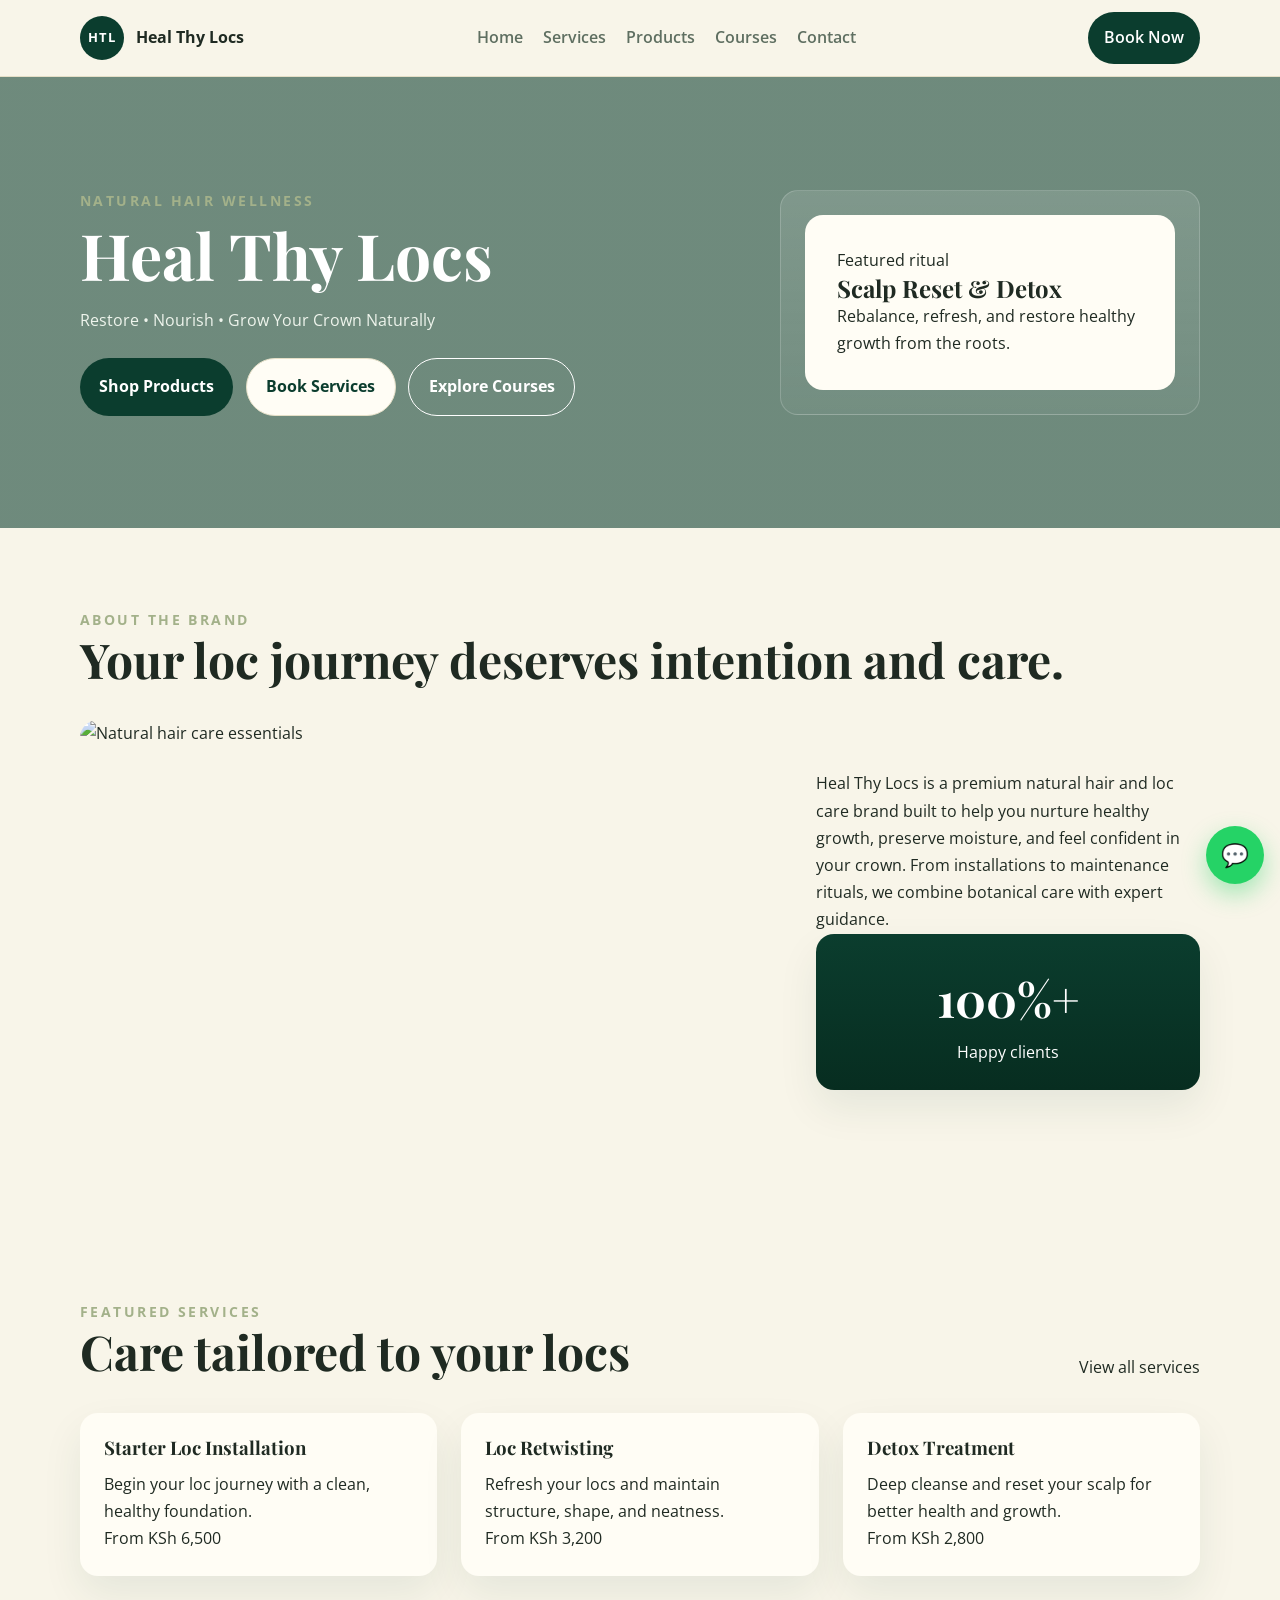
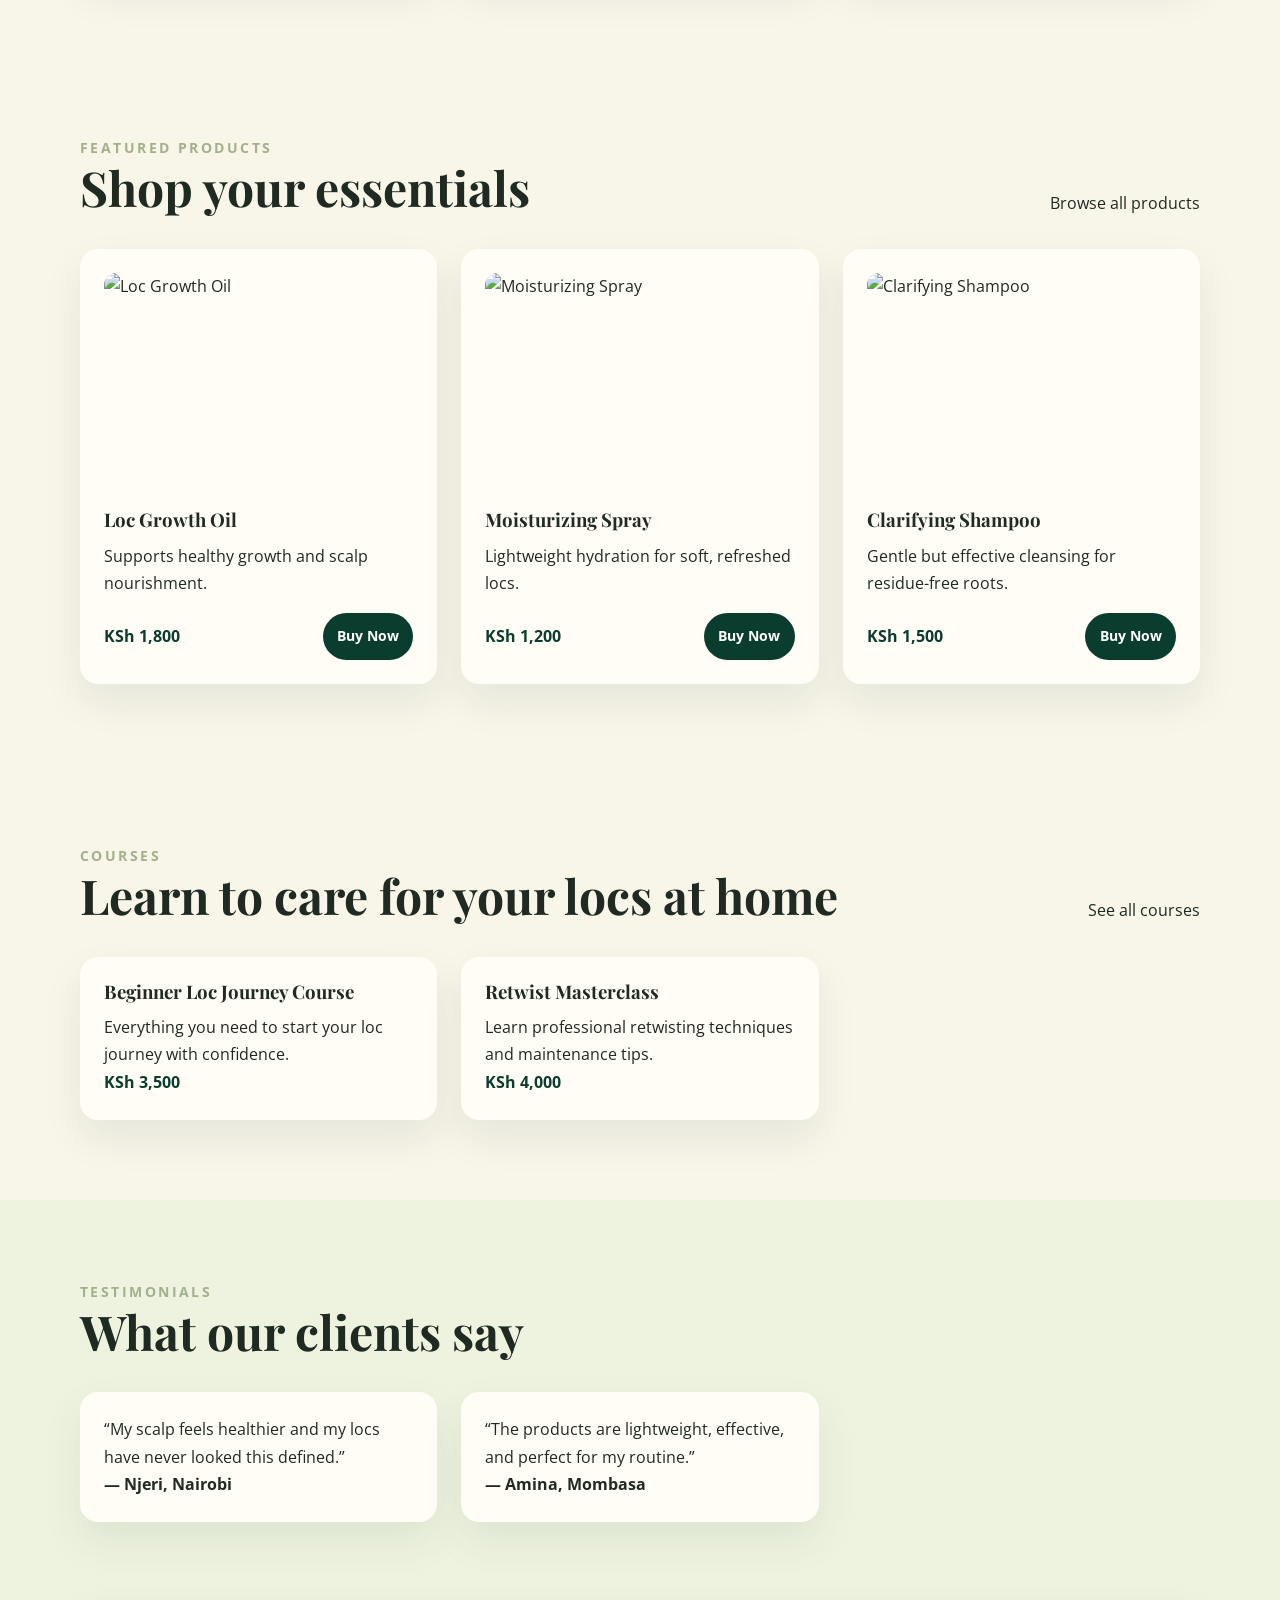
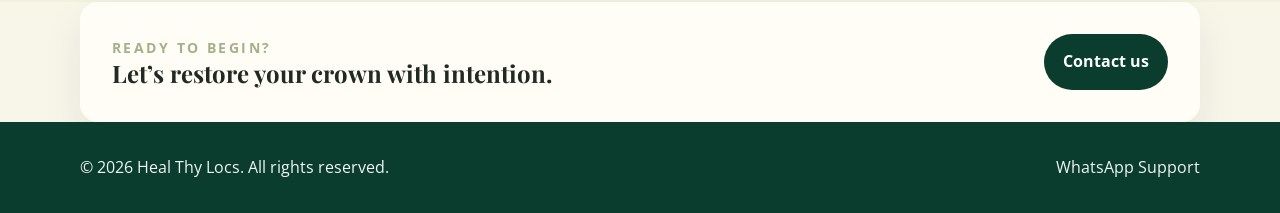
==== index.html @ d1939f6c "commit everything do" ====
<!DOCTYPE html>
<html lang="en">
  <head>
    <meta charset="UTF-8" />
    <meta name="viewport" content="width=device-width, initial-scale=1.0" />
    <title>Heal Thy Locs | Natural Hair & Loc Care</title>
    <meta
      name="description"
      content="Heal Thy Locs offers natural hair care, loc maintenance, detox treatments, and educational courses for healthy loc growth."
    />
    <link rel="preconnect" href="https://fonts.googleapis.com" />
    <link rel="preconnect" href="https://fonts.gstatic.com" crossorigin />
    <link
      href="https://fonts.googleapis.com/css2?family=Open+Sans:wght@400;500;600;700&family=Playfair+Display:wght@600;700&display=swap"
      rel="stylesheet"
    />
    <link rel="stylesheet" href="style.css" />
  </head>
  <body>
    <header class="site-header">
      <nav class="nav container">
        <a class="brand" href="index.html">
          <span class="brand-mark">HTL</span>
          <span>Heal Thy Locs</span>
        </a>
        <button class="nav-toggle" aria-label="Open menu">
          <span></span>
          <span></span>
          <span></span>
        </button>
        <div class="nav-links">
          <a href="index.html">Home</a>
          <a href="services.html">Services</a>
          <a href="products.html">Products</a>
          <a href="courses.html">Courses</a>
          <a href="contact.html">Contact</a>
        </div>
        <a class="nav-btn" href="services.html">Book Now</a>
      </nav>
    </header>

    <main>
      <section class="hero-section">
        <div class="container hero-grid">
          <div>
            <p class="eyebrow">Natural hair wellness</p>
            <h1>Heal Thy Locs</h1>
            <p class="hero-subtitle">Restore • Nourish • Grow Your Crown Naturally</p>
            <div class="hero-actions">
              <a class="btn btn-primary" href="products.html">Shop Products</a>
              <a class="btn btn-secondary" href="services.html">Book Services</a>
              <a class="btn btn-ghost" href="courses.html">Explore Courses</a>
            </div>
          </div>
          <div class="hero-card">
            <div class="hero-card-inner">
              <span>Featured ritual</span>
              <h2>Scalp Reset & Detox</h2>
              <p>Rebalance, refresh, and restore healthy growth from the roots.</p>
            </div>
          </div>
        </div>
      </section>

      <section class="about-section container section-spacing">
        <div class="section-heading">
          <p class="eyebrow">About the brand</p>
          <h2>Your loc journey deserves intention and care.</h2>
        </div>
        <div class="about-grid">
          <div>
            <img class="about-image" src="https://images.unsplash.com/photo-1524504388940-b1c1722653e1?auto=format&fit=crop&w=900&q=80" alt="Natural hair care essentials" />
          </div>
          <div>
            <p>
              Heal Thy Locs is a premium natural hair and loc care brand built to help you
              nurture healthy growth, preserve moisture, and feel confident in your crown.
              From installations to maintenance rituals, we combine botanical care with expert
              guidance.
            </p>
            <div class="about-stat-card">
              <strong>100%+</strong>
              <span>Happy clients</span>
            </div>
          </div>
        </div>
      </section>

      <section class="section-spacing container">
        <div class="section-heading row-between">
          <div>
            <p class="eyebrow">Featured services</p>
            <h2>Care tailored to your locs</h2>
          </div>
          <a class="text-link" href="services.html">View all services</a>
        </div>
        <div class="card-grid services-grid">
          <article class="feature-card">
            <h3>Starter Loc Installation</h3>
            <p>Begin your loc journey with a clean, healthy foundation.</p>
            <span>From KSh 6,500</span>
          </article>
          <article class="feature-card">
            <h3>Loc Retwisting</h3>
            <p>Refresh your locs and maintain structure, shape, and neatness.</p>
            <span>From KSh 3,200</span>
          </article>
          <article class="feature-card">
            <h3>Detox Treatment</h3>
            <p>Deep cleanse and reset your scalp for better health and growth.</p>
            <span>From KSh 2,800</span>
          </article>
        </div>
      </section>

      <section class="section-spacing container">
        <div class="section-heading row-between">
          <div>
            <p class="eyebrow">Featured products</p>
            <h2>Shop your essentials</h2>
          </div>
          <a class="text-link" href="products.html">Browse all products</a>
        </div>
        <div class="card-grid products-grid">
          <article class="product-card">
            <img class="product-image" src="https://images.unsplash.com/photo-1556228578-8c89e6adf883?auto=format&fit=crop&w=700&q=80" alt="Loc Growth Oil" />
            <h3>Loc Growth Oil</h3>
            <p>Supports healthy growth and scalp nourishment.</p>
            <div class="product-footer">
              <strong>KSh 1,800</strong>
              <a class="btn btn-primary btn-small" href="products.html">Buy Now</a>
            </div>
          </article>
          <article class="product-card">
            <img class="product-image" src="https://images.unsplash.com/photo-1571781926291-c477ebfd024b?auto=format&fit=crop&w=700&q=80" alt="Moisturizing Spray" />
            <h3>Moisturizing Spray</h3>
            <p>Lightweight hydration for soft, refreshed locs.</p>
            <div class="product-footer">
              <strong>KSh 1,200</strong>
              <a class="btn btn-primary btn-small" href="products.html">Buy Now</a>
            </div>
          </article>
          <article class="product-card">
            <img class="product-image" src="https://images.unsplash.com/photo-1556228720-195a672e8a03?auto=format&fit=crop&w=700&q=80" alt="Clarifying Shampoo" />
            <h3>Clarifying Shampoo</h3>
            <p>Gentle but effective cleansing for residue-free roots.</p>
            <div class="product-footer">
              <strong>KSh 1,500</strong>
              <a class="btn btn-primary btn-small" href="products.html">Buy Now</a>
            </div>
          </article>
        </div>
      </section>

      <section class="section-spacing container">
        <div class="section-heading row-between">
          <div>
            <p class="eyebrow">Courses</p>
            <h2>Learn to care for your locs at home</h2>
          </div>
          <a class="text-link" href="courses.html">See all courses</a>
        </div>
        <div class="card-grid courses-grid">
          <article class="course-card">
            <h3>Beginner Loc Journey Course</h3>
            <p>Everything you need to start your loc journey with confidence.</p>
            <span>KSh 3,500</span>
          </article>
          <article class="course-card">
            <h3>Retwist Masterclass</h3>
            <p>Learn professional retwisting techniques and maintenance tips.</p>
            <span>KSh 4,000</span>
          </article>
        </div>
      </section>

      <section class="testimonials-section section-spacing">
        <div class="container">
          <div class="section-heading">
            <p class="eyebrow">Testimonials</p>
            <h2>What our clients say</h2>
          </div>
          <div class="card-grid testimonials-grid">
            <article class="testimonial-card">
              <p>“My scalp feels healthier and my locs have never looked this defined.”</p>
              <strong>— Njeri, Nairobi</strong>
            </article>
            <article class="testimonial-card">
              <p>“The products are lightweight, effective, and perfect for my routine.”</p>
              <strong>— Amina, Mombasa</strong>
            </article>
          </div>
        </div>
      </section>

      <section class="cta-section container section-spacing">
        <div>
          <p class="eyebrow">Ready to begin?</p>
          <h2>Let’s restore your crown with intention.</h2>
        </div>
        <a class="btn btn-primary" href="contact.html">Contact us</a>
      </section>
    </main>

    <footer class="site-footer">
      <div class="container footer-content">
        <p>© <span id="year"></span> Heal Thy Locs. All rights reserved.</p>
        <a href="https://wa.me/254700000000" target="_blank">WhatsApp Support</a>
      </div>
    </footer>

    <a class="floating-whatsapp" href="https://wa.me/254700000000?text=Hello%20Heal%20Thy%20Locs%2C%20I%20need%20assistance%20with%20your%20services%20and%20products" target="_blank" aria-label="Chat on WhatsApp">
      <span>💬</span>
    </a>

    <script src="script.js"></script>
  </body>
</html>
---- style.css ----
:root {
  --primary: #0b3d2e;
  --primary-dark: #072d20;
  --secondary: #a3b18a;
  --background: #f8f5e9;
  --surface: #fffdf5;
  --text: #1f2a22;
  --muted: #5f6f61;
  --border: #e5dfc7;
  --shadow: 0 18px 40px rgba(11, 61, 46, 0.08);
  --radius: 18px;
  --container: 1120px;
  --transition: 0.3s ease;
}

* {
  box-sizing: border-box;
  margin: 0;
  padding: 0;
}

html {
  scroll-behavior: smooth;
}

body {
  font-family: 'Open Sans', sans-serif;
  background: var(--background);
  color: var(--text);
  line-height: 1.7;
}

img {
  max-width: 100%;
  display: block;
}

.about-image {
  width: 100%;
  height: 420px;
  object-fit: cover;
  border-radius: var(--radius);
}

a {
  color: inherit;
  text-decoration: none;
}

button,
input,
select,
textarea {
  font: inherit;
}

.container {
  width: min(100% - 2rem, var(--container));
  margin: 0 auto;
}

.section-spacing {
  padding: 5rem 0;
}

.site-header {
  position: sticky;
  top: 0;
  z-index: 1000;
  background: rgba(248, 245, 233, 0.9);
  backdrop-filter: blur(10px);
  border-bottom: 1px solid var(--border);
}

.nav {
  display: flex;
  align-items: center;
  justify-content: space-between;
  gap: 1rem;
  min-height: 76px;
}

.brand {
  display: flex;
  align-items: center;
  gap: 0.75rem;
  font-weight: 700;
}

.brand-mark {
  display: inline-grid;
  place-items: center;
  width: 44px;
  height: 44px;
  border-radius: 999px;
  background: var(--primary);
  color: #fff;
  font-size: 0.8rem;
  letter-spacing: 0.1em;
}

.nav-links {
  display: flex;
  align-items: center;
  gap: 1.25rem;
}

.nav-links a {
  color: var(--muted);
  font-weight: 600;
}

.nav-links a:hover,
.text-link:hover,
.site-footer a:hover,
.contact-link:hover {
  color: var(--primary);
}

.nav-btn,
.btn {
  display: inline-flex;
  align-items: center;
  justify-content: center;
  border-radius: 999px;
  transition: transform var(--transition), background var(--transition), color var(--transition);
}

.nav-btn {
  background: var(--primary);
  color: #fff;
  padding: 0.8rem 1rem;
  font-weight: 600;
}

.nav-btn:hover,
.btn:hover {
  transform: translateY(-1px);
}

.nav-toggle {
  display: none;
  flex-direction: column;
  gap: 0.3rem;
  background: transparent;
  border: 0;
}

.nav-toggle span {
  width: 24px;
  height: 2px;
  background: var(--primary);
}

.hero-section {
  background:
    linear-gradient(rgba(11, 61, 46, 0.58), rgba(11, 61, 46, 0.58)),
    url('https://images.unsplash.com/photo-1524504388940-b1c1722653e1?auto=format&fit=crop&w=1200&q=80') center/cover;
  color: #fff;
  padding: 7rem 0;
}

.hero-grid {
  display: grid;
  grid-template-columns: 1.1fr 0.9fr;
  gap: 2rem;
  align-items: center;
}

.eyebrow {
  font-size: 0.85rem;
  letter-spacing: 0.18em;
  text-transform: uppercase;
  color: var(--secondary);
  font-weight: 700;
}

h1,
h2,
h3 {
  font-family: 'Playfair Display', serif;
  line-height: 1.2;
}

h1 {
  font-size: clamp(3rem, 5vw, 4.8rem);
  margin: 0.3rem 0 0.8rem;
}

.hero-subtitle {
  font-size: 1rem;
  color: #eef4ec;
  margin-bottom: 1.5rem;
}

.hero-actions {
  display: flex;
  gap: 0.8rem;
  flex-wrap: wrap;
}

.btn {
  padding: 0.9rem 1.2rem;
  font-weight: 700;
}

.btn-small {
  padding: 0.7rem 0.9rem;
  font-size: 0.9rem;
}

.btn-primary {
  background: var(--primary);
  color: #fff;
}

.btn-secondary {
  background: var(--surface);
  color: var(--primary);
  border: 1px solid var(--border);
}

.btn-ghost {
  background: transparent;
  color: #fff;
  border: 1px solid #fff;
}

.hero-card {
  justify-self: end;
  background: linear-gradient(180deg, rgba(255, 255, 255, 0.12), rgba(255, 255, 255, 0.04));
  border: 1px solid rgba(255, 255, 255, 0.18);
  border-radius: var(--radius);
  padding: 1.5rem;
  max-width: 420px;
}

.hero-card-inner {
  background: var(--surface);
  color: var(--text);
  border-radius: var(--radius);
  padding: 2rem;
}

.section-heading {
  margin-bottom: 2rem;
}

.section-heading h2 {
  font-size: clamp(2rem, 4vw, 3rem);
}

.row-between {
  display: flex;
  align-items: end;
  justify-content: space-between;
  gap: 1rem;
}

.about-grid {
  display: grid;
  grid-template-columns: 1.3fr 0.7fr;
  gap: 1.5rem;
  align-items: center;
}

.about-stat-card,
.payment-card,
.contact-details-card,
.contact-card,
.feature-card,
.product-card,
.course-card,
.service-card,
.testimonial-card {
  background: var(--surface);
  border-radius: var(--radius);
  padding: 1.5rem;
  box-shadow: var(--shadow);
}

.checkout-panel {
  background: var(--surface);
  border-radius: var(--radius);
  padding: 1.5rem;
  box-shadow: var(--shadow);
}

.about-stat-card {
  text-align: center;
  background: linear-gradient(180deg, var(--primary), var(--primary-dark));
  color: #fff;
}

.about-stat-card strong {
  display: block;
  font-size: 3rem;
  font-family: 'Playfair Display', serif;
}

.card-grid {
  display: grid;
  gap: 1.5rem;
}

.services-grid,
.products-grid,
.courses-grid,
.testimonials-grid,
.services-page-grid,
.products-page-grid,
.courses-page-grid {
  grid-template-columns: repeat(3, minmax(0, 1fr));
}

.feature-card h3,
.product-card h3,
.course-card h3,
.service-card h3 {
  margin-bottom: 0.7rem;
}

.product-image {
  width: 100%;
  height: 220px;
  object-fit: cover;
  border-radius: 12px;
  margin-bottom: 1rem;
}

.product-footer,
.service-actions,
.product-actions {
  display: flex;
  align-items: center;
  justify-content: space-between;
  gap: 0.75rem;
  margin-top: 1rem;
}

.course-card span,
.service-card strong,
.product-card strong {
  color: var(--primary);
  font-weight: 700;
}

.testimonials-section {
  background: #eef3df;
}

.cta-section {
  display: flex;
  align-items: center;
  justify-content: space-between;
  gap: 1rem;
  background: var(--surface);
  border-radius: var(--radius);
  padding: 2rem;
  box-shadow: var(--shadow);
}

.site-footer {
  padding: 2rem 0;
  background: var(--primary);
  color: #eef7f1;
}

.footer-content {
  display: flex;
  align-items: center;
  justify-content: space-between;
  gap: 1rem;
}

.page-hero {
  padding: 5rem 0 2rem;
  background: linear-gradient(180deg, #e9f0dd, var(--background));
}

.page-hero h1 {
  font-size: clamp(2.5rem, 4vw, 3.7rem);
  max-width: 850px;
}

.payment-section {
  padding-bottom: 5rem;
}

.payment-grid {
  display: grid;
  grid-template-columns: 1.2fr 0.8fr;
  gap: 1.5rem;
  align-items: start;
}

.access-notice {
  text-align: center;
}

.contact-layout {
  display: grid;
  grid-template-columns: 1.2fr 0.8fr;
  gap: 1.5rem;
}

.contact-form {
  display: grid;
  gap: 1rem;
}

.contact-form label {
  display: grid;
  gap: 0.5rem;
  font-weight: 600;
}

.contact-form input,
.contact-form select,
.contact-form textarea {
  width: 100%;
  border: 1px solid var(--border);
  border-radius: 12px;
  padding: 0.9rem 1rem;
  background: #fff;
}

.contact-link {
  display: block;
  margin-bottom: 0.8rem;
  font-weight: 600;
}

.floating-whatsapp {
  position: fixed;
  right: 1rem;
  bottom: 1rem;
  width: 58px;
  height: 58px;
  border-radius: 50%;
  display: grid;
  place-items: center;
  background: #25d366;
  color: #fff;
  box-shadow: 0 10px 24px rgba(37, 211, 102, 0.4);
  font-size: 1.4rem;
  z-index: 1100;
}

@media (max-width: 900px) {
  .nav-toggle {
    display: flex;
  }

  .nav-links,
  .nav-btn {
    display: none;
  }

  .nav-links.open {
    display: flex;
    flex-direction: column;
    align-items: flex-start;
    position: absolute;
    top: 76px;
    left: 1rem;
    right: 1rem;
    background: var(--surface);
    border: 1px solid var(--border);
    border-radius: 12px;
    padding: 1rem;
    box-shadow: var(--shadow);
  }

  .hero-grid,
  .about-grid,
  .payment-grid,
  .contact-layout {
    grid-template-columns: 1fr;
  }

  .services-grid,
  .products-grid,
  .courses-grid,
  .services-page-grid,
  .products-page-grid,
  .courses-page-grid {
    grid-template-columns: repeat(2, minmax(0, 1fr));
  }

  .cta-section,
  .footer-content,
  .product-footer,
  .service-actions,
  .product-actions {
    flex-direction: column;
    align-items: flex-start;
  }
}

@media (max-width: 640px) {
  .hero-section {
    padding: 5rem 0;
  }

  .section-spacing {
    padding: 4rem 0;
  }

  .services-grid,
  .products-grid,
  .courses-grid,
  .services-page-grid,
  .products-page-grid,
  .courses-page-grid,
  .testimonials-grid {
    grid-template-columns: 1fr;
  }

  .hero-actions {
    flex-direction: column;
    align-items: stretch;
  }

  .btn,
  .btn-small,
  .nav-btn {
    width: 100%;
  }
}
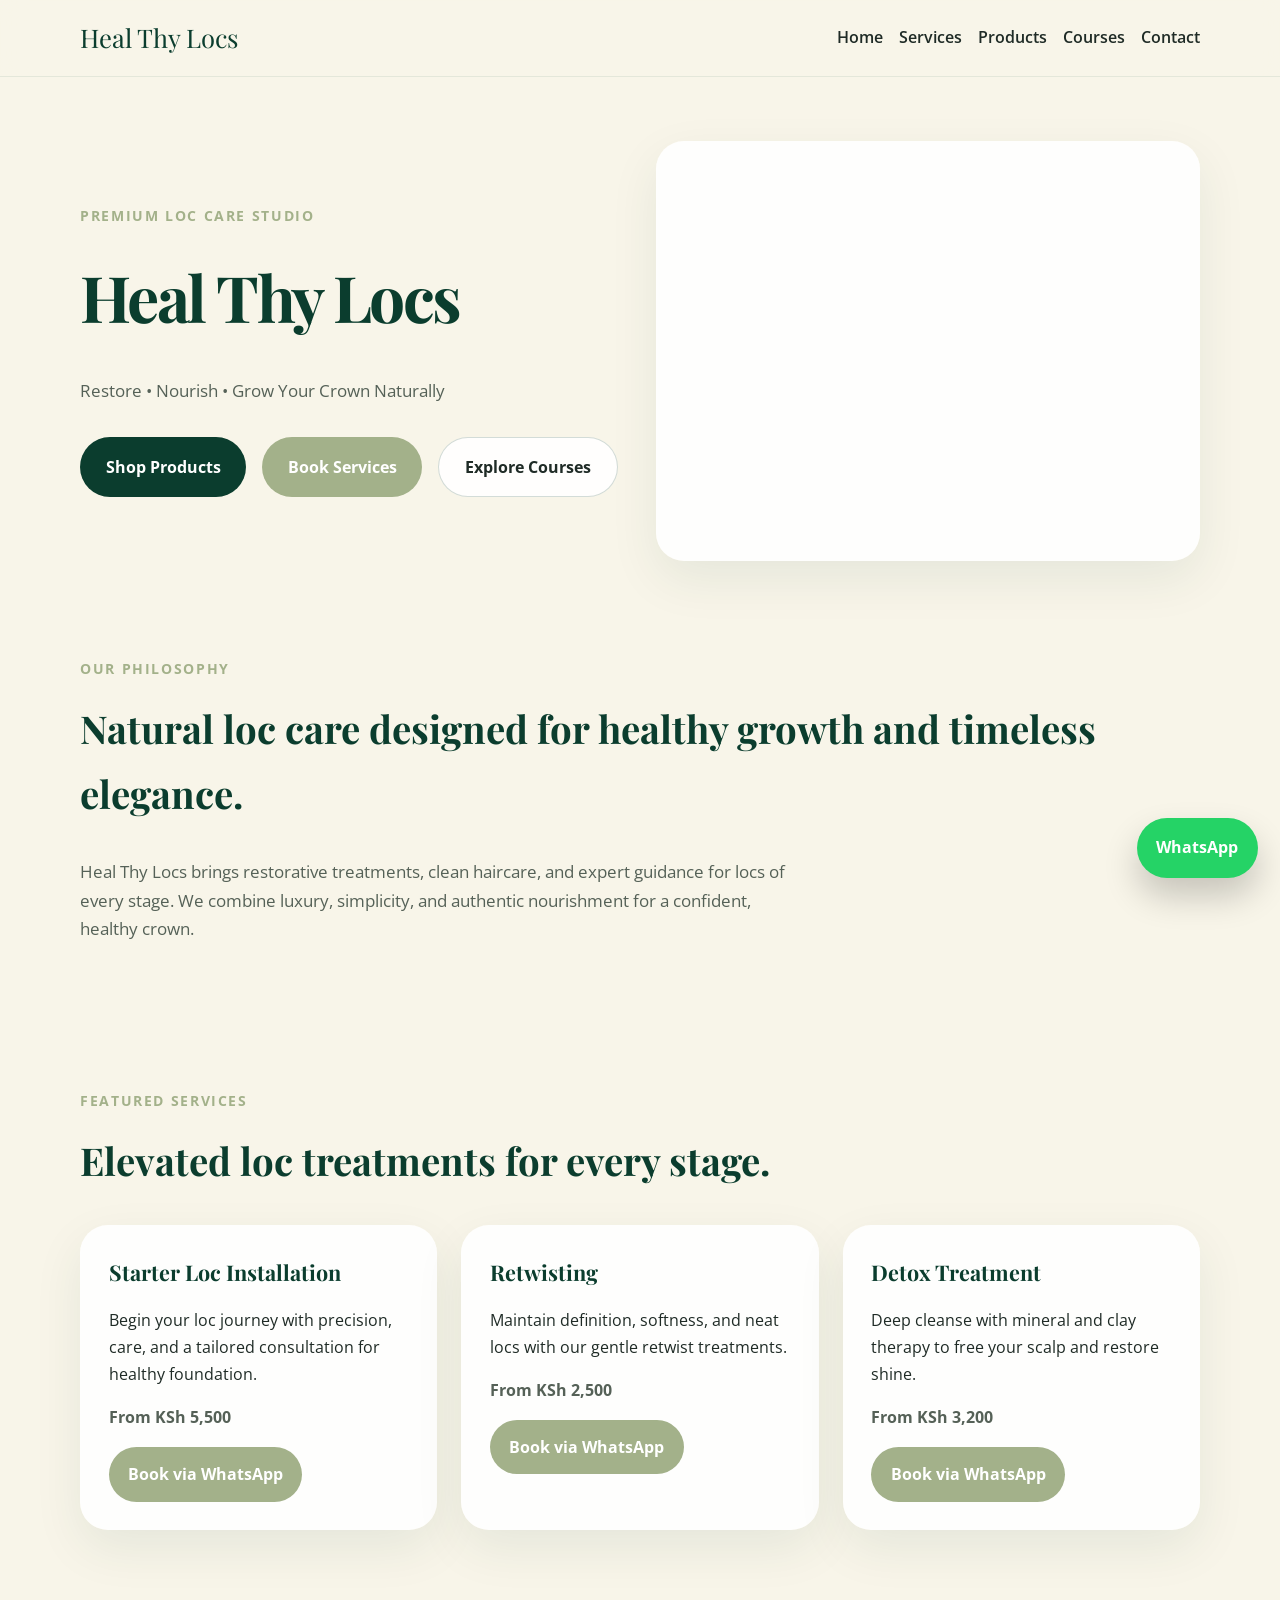
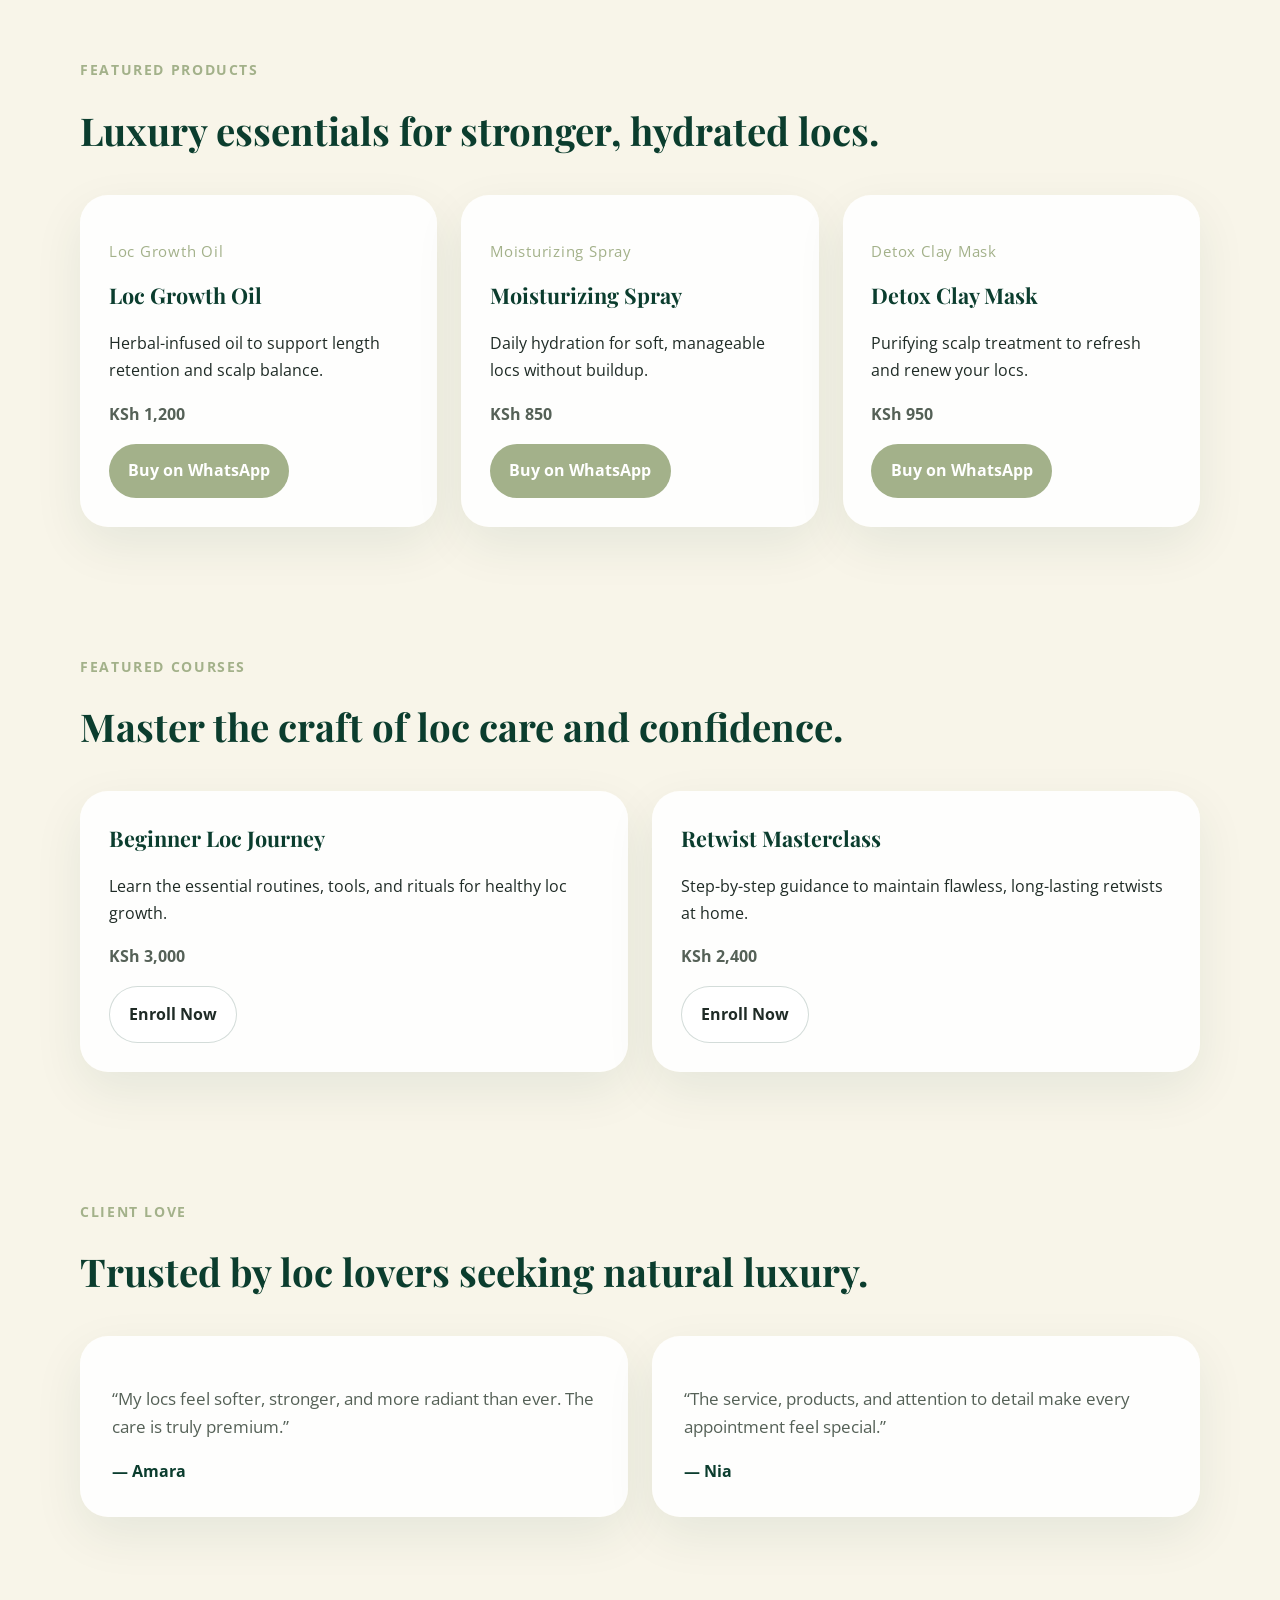
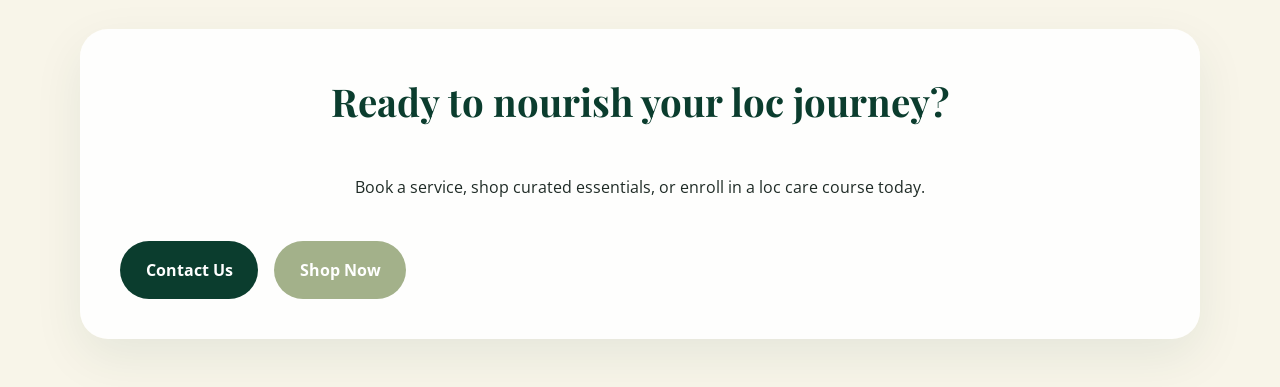
==== commit 19e7cf69: "commit everything done" ====
--- a/index.html
+++ b/index.html
@@ -1,218 +1,166 @@
 <!DOCTYPE html>
 <html lang="en">
-  <head>
-    <meta charset="UTF-8" />
-    <meta name="viewport" content="width=device-width, initial-scale=1.0" />
-    <title>Heal Thy Locs | Natural Hair & Loc Care</title>
-    <meta
-      name="description"
-      content="Heal Thy Locs offers natural hair care, loc maintenance, detox treatments, and educational courses for healthy loc growth."
-    />
-    <link rel="preconnect" href="https://fonts.googleapis.com" />
-    <link rel="preconnect" href="https://fonts.gstatic.com" crossorigin />
-    <link
-      href="https://fonts.googleapis.com/css2?family=Open+Sans:wght@400;500;600;700&family=Playfair+Display:wght@600;700&display=swap"
-      rel="stylesheet"
-    />
-    <link rel="stylesheet" href="style.css" />
-  </head>
-  <body>
-    <header class="site-header">
-      <nav class="nav container">
-        <a class="brand" href="index.html">
-          <span class="brand-mark">HTL</span>
-          <span>Heal Thy Locs</span>
-        </a>
-        <button class="nav-toggle" aria-label="Open menu">
-          <span></span>
-          <span></span>
-          <span></span>
-        </button>
-        <div class="nav-links">
-          <a href="index.html">Home</a>
-          <a href="services.html">Services</a>
-          <a href="products.html">Products</a>
-          <a href="courses.html">Courses</a>
-          <a href="contact.html">Contact</a>
-        </div>
-        <a class="nav-btn" href="services.html">Book Now</a>
+<head>
+  <meta charset="UTF-8" />
+  <meta name="viewport" content="width=device-width, initial-scale=1.0" />
+  <title>Heal Thy Locs | Natural Loc Care</title>
+  <link rel="preconnect" href="https://fonts.googleapis.com" />
+  <link rel="preconnect" href="https://fonts.gstatic.com" crossorigin />
+  <link href="https://fonts.googleapis.com/css2?family=Open+Sans:wght@400;600;700&family=Playfair+Display:wght@600;700&display=swap" rel="stylesheet" />
+  <link rel="stylesheet" href="style.css" />
+</head>
+<body>
+  <header class="site-header">
+    <div class="container header-inner">
+      <a class="brand" href="index.html">Heal Thy Locs</a>
+      <nav class="nav-links">
+        <a href="index.html">Home</a>
+        <a href="services.html">Services</a>
+        <a href="products.html">Products</a>
+        <a href="courses.html">Courses</a>
+        <a href="contact.html">Contact</a>
       </nav>
-    </header>
+    </div>
+  </header>
 
-    <main>
-      <section class="hero-section">
-        <div class="container hero-grid">
-          <div>
-            <p class="eyebrow">Natural hair wellness</p>
-            <h1>Heal Thy Locs</h1>
-            <p class="hero-subtitle">Restore • Nourish • Grow Your Crown Naturally</p>
-            <div class="hero-actions">
-              <a class="btn btn-primary" href="products.html">Shop Products</a>
-              <a class="btn btn-secondary" href="services.html">Book Services</a>
-              <a class="btn btn-ghost" href="courses.html">Explore Courses</a>
-            </div>
-          </div>
-          <div class="hero-card">
-            <div class="hero-card-inner">
-              <span>Featured ritual</span>
-              <h2>Scalp Reset & Detox</h2>
-              <p>Rebalance, refresh, and restore healthy growth from the roots.</p>
-            </div>
+  <main>
+    <section class="hero-section">
+      <div class="container hero-grid">
+        <div class="hero-copy">
+          <p class="eyebrow">Premium Loc Care Studio</p>
+          <h1>Heal Thy Locs</h1>
+          <p class="hero-subtitle">Restore • Nourish • Grow Your Crown Naturally</p>
+          <div class="hero-actions">
+            <a class="btn btn-primary" href="products.html">Shop Products</a>
+            <a class="btn btn-secondary" href="services.html">Book Services</a>
+            <a class="btn btn-outline" href="courses.html">Explore Courses</a>
           </div>
         </div>
-      </section>
+        <div class="hero-image-card">
+          <div class="hero-image"></div>
+        </div>
+      </div>
+    </section>
 
-      <section class="about-section container section-spacing">
-        <div class="section-heading">
-          <p class="eyebrow">About the brand</p>
-          <h2>Your loc journey deserves intention and care.</h2>
+    <section class="section container about-section">
+      <div class="section-header">
+        <p class="eyebrow">Our Philosophy</p>
+        <h2>Natural loc care designed for healthy growth and timeless elegance.</h2>
+      </div>
+      <p class="section-text">Heal Thy Locs brings restorative treatments, clean haircare, and expert guidance for locs of every stage. We combine luxury, simplicity, and authentic nourishment for a confident, healthy crown.</p>
+    </section>
+
+    <section class="section featured-section container">
+      <div class="section-header">
+        <p class="eyebrow">Featured Services</p>
+        <h2>Elevated loc treatments for every stage.</h2>
+      </div>
+      <div class="card-grid">
+        <article class="service-card">
+          <h3>Starter Loc Installation</h3>
+          <p>Begin your loc journey with precision, care, and a tailored consultation for healthy foundation.</p>
+          <p class="price">From KSh 5,500</p>
+          <a class="btn btn-secondary btn-sm" href="services.html#starter-loc-installation">Book via WhatsApp</a>
+        </article>
+        <article class="service-card">
+          <h3>Retwisting</h3>
+          <p>Maintain definition, softness, and neat locs with our gentle retwist treatments.</p>
+          <p class="price">From KSh 2,500</p>
+          <a class="btn btn-secondary btn-sm" href="services.html#loc-retwisting">Book via WhatsApp</a>
+        </article>
+        <article class="service-card">
+          <h3>Detox Treatment</h3>
+          <p>Deep cleanse with mineral and clay therapy to free your scalp and restore shine.</p>
+          <p class="price">From KSh 3,200</p>
+          <a class="btn btn-secondary btn-sm" href="services.html#detox-treatment">Book via WhatsApp</a>
+        </article>
+      </div>
+    </section>
+
+    <section class="section featured-section container">
+      <div class="section-header">
+        <p class="eyebrow">Featured Products</p>
+        <h2>Luxury essentials for stronger, hydrated locs.</h2>
+      </div>
+      <div class="card-grid">
+        <article class="product-card">
+          <p class="product-tag">Loc Growth Oil</p>
+          <h3>Loc Growth Oil</h3>
+          <p>Herbal-infused oil to support length retention and scalp balance.</p>
+          <p class="price">KSh 1,200</p>
+          <a class="btn btn-secondary btn-sm" href="products.html#loc-growth-oil">Buy on WhatsApp</a>
+        </article>
+        <article class="product-card">
+          <p class="product-tag">Moisturizing Spray</p>
+          <h3>Moisturizing Spray</h3>
+          <p>Daily hydration for soft, manageable locs without buildup.</p>
+          <p class="price">KSh 850</p>
+          <a class="btn btn-secondary btn-sm" href="products.html#moisturizing-spray">Buy on WhatsApp</a>
+        </article>
+        <article class="product-card">
+          <p class="product-tag">Detox Clay Mask</p>
+          <h3>Detox Clay Mask</h3>
+          <p>Purifying scalp treatment to refresh and renew your locs.</p>
+          <p class="price">KSh 950</p>
+          <a class="btn btn-secondary btn-sm" href="products.html#detox-clay-mask">Buy on WhatsApp</a>
+        </article>
+      </div>
+    </section>
+
+    <section class="section featured-section container">
+      <div class="section-header">
+        <p class="eyebrow">Featured Courses</p>
+        <h2>Master the craft of loc care and confidence.</h2>
+      </div>
+      <div class="card-grid">
+        <article class="course-card">
+          <h3>Beginner Loc Journey</h3>
+          <p>Learn the essential routines, tools, and rituals for healthy loc growth.</p>
+          <p class="price">KSh 3,000</p>
+          <a class="btn btn-outline btn-sm" href="courses.html#beginner-loc-journey-course">Enroll Now</a>
+        </article>
+        <article class="course-card">
+          <h3>Retwist Masterclass</h3>
+          <p>Step-by-step guidance to maintain flawless, long-lasting retwists at home.</p>
+          <p class="price">KSh 2,400</p>
+          <a class="btn btn-outline btn-sm" href="courses.html#retwist-masterclass">Enroll Now</a>
+        </article>
+      </div>
+    </section>
+
+    <section class="section testimonial-section container">
+      <div class="section-header">
+        <p class="eyebrow">Client Love</p>
+        <h2>Trusted by loc lovers seeking natural luxury.</h2>
+      </div>
+      <div class="testimonial-grid">
+        <article class="testimonial-card">
+          <p>“My locs feel softer, stronger, and more radiant than ever. The care is truly premium.”</p>
+          <span>— Amara</span>
+        </article>
+        <article class="testimonial-card">
+          <p>“The service, products, and attention to detail make every appointment feel special.”</p>
+          <span>— Nia</span>
+        </article>
+      </div>
+    </section>
+
+    <section class="section cta-section container">
+      <div class="cta-card">
+        <h2>Ready to nourish your loc journey?</h2>
+        <p>Book a service, shop curated essentials, or enroll in a loc care course today.</p>
+        <div class="hero-actions">
+          <a class="btn btn-primary" href="contact.html">Contact Us</a>
+          <a class="btn btn-secondary" href="products.html">Shop Now</a>
         </div>
-        <div class="about-grid">
-          <div>
-            <img class="about-image" src="https://images.unsplash.com/photo-1524504388940-b1c1722653e1?auto=format&fit=crop&w=900&q=80" alt="Natural hair care essentials" />
-          </div>
-          <div>
-            <p>
-              Heal Thy Locs is a premium natural hair and loc care brand built to help you
-              nurture healthy growth, preserve moisture, and feel confident in your crown.
-              From installations to maintenance rituals, we combine botanical care with expert
-              guidance.
-            </p>
-            <div class="about-stat-card">
-              <strong>100%+</strong>
-              <span>Happy clients</span>
-            </div>
-          </div>
-        </div>
-      </section>
+      </div>
+    </section>
+  </main>
 
-      <section class="section-spacing container">
-        <div class="section-heading row-between">
-          <div>
-            <p class="eyebrow">Featured services</p>
-            <h2>Care tailored to your locs</h2>
-          </div>
-          <a class="text-link" href="services.html">View all services</a>
-        </div>
-        <div class="card-grid services-grid">
-          <article class="feature-card">
-            <h3>Starter Loc Installation</h3>
-            <p>Begin your loc journey with a clean, healthy foundation.</p>
-            <span>From KSh 6,500</span>
-          </article>
-          <article class="feature-card">
-            <h3>Loc Retwisting</h3>
-            <p>Refresh your locs and maintain structure, shape, and neatness.</p>
-            <span>From KSh 3,200</span>
-          </article>
-          <article class="feature-card">
-            <h3>Detox Treatment</h3>
-            <p>Deep cleanse and reset your scalp for better health and growth.</p>
-            <span>From KSh 2,800</span>
-          </article>
-        </div>
-      </section>
+  <a class="whatsapp-float" href="https://api.whatsapp.com/send?phone=254700000000&text=Hello%20Heal%20Thy%20Locs%2C%20I%20need%20assistance%20with%20your%20services%20and%20products." target="_blank" rel="noopener noreferrer" aria-label="Chat on WhatsApp">
+    <span>WhatsApp</span>
+  </a>
 
-      <section class="section-spacing container">
-        <div class="section-heading row-between">
-          <div>
-            <p class="eyebrow">Featured products</p>
-            <h2>Shop your essentials</h2>
-          </div>
-          <a class="text-link" href="products.html">Browse all products</a>
-        </div>
-        <div class="card-grid products-grid">
-          <article class="product-card">
-            <img class="product-image" src="https://images.unsplash.com/photo-1556228578-8c89e6adf883?auto=format&fit=crop&w=700&q=80" alt="Loc Growth Oil" />
-            <h3>Loc Growth Oil</h3>
-            <p>Supports healthy growth and scalp nourishment.</p>
-            <div class="product-footer">
-              <strong>KSh 1,800</strong>
-              <a class="btn btn-primary btn-small" href="products.html">Buy Now</a>
-            </div>
-          </article>
-          <article class="product-card">
-            <img class="product-image" src="https://images.unsplash.com/photo-1571781926291-c477ebfd024b?auto=format&fit=crop&w=700&q=80" alt="Moisturizing Spray" />
-            <h3>Moisturizing Spray</h3>
-            <p>Lightweight hydration for soft, refreshed locs.</p>
-            <div class="product-footer">
-              <strong>KSh 1,200</strong>
-              <a class="btn btn-primary btn-small" href="products.html">Buy Now</a>
-            </div>
-          </article>
-          <article class="product-card">
-            <img class="product-image" src="https://images.unsplash.com/photo-1556228720-195a672e8a03?auto=format&fit=crop&w=700&q=80" alt="Clarifying Shampoo" />
-            <h3>Clarifying Shampoo</h3>
-            <p>Gentle but effective cleansing for residue-free roots.</p>
-            <div class="product-footer">
-              <strong>KSh 1,500</strong>
-              <a class="btn btn-primary btn-small" href="products.html">Buy Now</a>
-            </div>
-          </article>
-        </div>
-      </section>
-
-      <section class="section-spacing container">
-        <div class="section-heading row-between">
-          <div>
-            <p class="eyebrow">Courses</p>
-            <h2>Learn to care for your locs at home</h2>
-          </div>
-          <a class="text-link" href="courses.html">See all courses</a>
-        </div>
-        <div class="card-grid courses-grid">
-          <article class="course-card">
-            <h3>Beginner Loc Journey Course</h3>
-            <p>Everything you need to start your loc journey with confidence.</p>
-            <span>KSh 3,500</span>
-          </article>
-          <article class="course-card">
-            <h3>Retwist Masterclass</h3>
-            <p>Learn professional retwisting techniques and maintenance tips.</p>
-            <span>KSh 4,000</span>
-          </article>
-        </div>
-      </section>
-
-      <section class="testimonials-section section-spacing">
-        <div class="container">
-          <div class="section-heading">
-            <p class="eyebrow">Testimonials</p>
-            <h2>What our clients say</h2>
-          </div>
-          <div class="card-grid testimonials-grid">
-            <article class="testimonial-card">
-              <p>“My scalp feels healthier and my locs have never looked this defined.”</p>
-              <strong>— Njeri, Nairobi</strong>
-            </article>
-            <article class="testimonial-card">
-              <p>“The products are lightweight, effective, and perfect for my routine.”</p>
-              <strong>— Amina, Mombasa</strong>
-            </article>
-          </div>
-        </div>
-      </section>
-
-      <section class="cta-section container section-spacing">
-        <div>
-          <p class="eyebrow">Ready to begin?</p>
-          <h2>Let’s restore your crown with intention.</h2>
-        </div>
-        <a class="btn btn-primary" href="contact.html">Contact us</a>
-      </section>
-    </main>
-
-    <footer class="site-footer">
-      <div class="container footer-content">
-        <p>© <span id="year"></span> Heal Thy Locs. All rights reserved.</p>
-        <a href="https://wa.me/254700000000" target="_blank">WhatsApp Support</a>
-      </div>
-    </footer>
-
-    <a class="floating-whatsapp" href="https://wa.me/254700000000?text=Hello%20Heal%20Thy%20Locs%2C%20I%20need%20assistance%20with%20your%20services%20and%20products" target="_blank" aria-label="Chat on WhatsApp">
-      <span>💬</span>
-    </a>
-
-    <script src="script.js"></script>
-  </body>
+  <script src="script.js"></script>
+</body>
 </html>
--- a/style.css
+++ b/style.css
@@ -1,22 +1,17 @@
 :root {
   --primary: #0b3d2e;
-  --primary-dark: #072d20;
   --secondary: #a3b18a;
   --background: #f8f5e9;
-  --surface: #fffdf5;
-  --text: #1f2a22;
-  --muted: #5f6f61;
-  --border: #e5dfc7;
-  --shadow: 0 18px 40px rgba(11, 61, 46, 0.08);
-  --radius: 18px;
-  --container: 1120px;
-  --transition: 0.3s ease;
+  --text: #1f2b26;
+  --muted: #556157;
+  --offwhite: #faf7f0;
+  --accent: #d8c5a5;
+  --card: rgba(255, 255, 255, 0.9);
+  --shadow: 0 18px 50px rgba(11, 61, 46, 0.08);
 }
 
 * {
   box-sizing: border-box;
-  margin: 0;
-  padding: 0;
 }
 
 html {
@@ -24,6 +19,7 @@
 }
 
 body {
+  margin: 0;
   font-family: 'Open Sans', sans-serif;
   background: var(--background);
   color: var(--text);
@@ -35,178 +31,119 @@
   display: block;
 }
 
-.about-image {
-  width: 100%;
-  height: 420px;
-  object-fit: cover;
-  border-radius: var(--radius);
-}
-
-a {
-  color: inherit;
-  text-decoration: none;
-}
-
-button,
-input,
-select,
-textarea {
-  font: inherit;
-}
-
 .container {
-  width: min(100% - 2rem, var(--container));
+  width: min(1120px, calc(100% - 2rem));
   margin: 0 auto;
-}
-
-.section-spacing {
-  padding: 5rem 0;
 }
 
 .site-header {
   position: sticky;
   top: 0;
-  z-index: 1000;
-  background: rgba(248, 245, 233, 0.9);
-  backdrop-filter: blur(10px);
-  border-bottom: 1px solid var(--border);
-}
-
-.nav {
+  z-index: 20;
+  background: rgba(248, 245, 233, 0.96);
+  backdrop-filter: blur(12px);
+  border-bottom: 1px solid rgba(11, 61, 46, 0.08);
+}
+
+.header-inner {
   display: flex;
   align-items: center;
   justify-content: space-between;
-  gap: 1rem;
-  min-height: 76px;
+  gap: 24px;
+  padding: 1rem 0;
 }
 
 .brand {
-  display: flex;
-  align-items: center;
-  gap: 0.75rem;
-  font-weight: 700;
-}
-
-.brand-mark {
-  display: inline-grid;
-  place-items: center;
-  width: 44px;
-  height: 44px;
-  border-radius: 999px;
-  background: var(--primary);
-  color: #fff;
-  font-size: 0.8rem;
-  letter-spacing: 0.1em;
+  font-family: 'Playfair Display', Georgia, serif;
+  font-size: 1.6rem;
+  color: var(--primary);
+  text-decoration: none;
 }
 
 .nav-links {
   display: flex;
+  flex-wrap: wrap;
+  gap: 1rem;
+}
+
+.nav-links a {
+  text-decoration: none;
+  color: var(--text);
+  font-weight: 600;
+}
+
+.hero-section,
+.page-hero {
+  padding: 4rem 0 2rem;
+}
+
+.hero-grid {
+  display: grid;
+  gap: 2rem;
   align-items: center;
-  gap: 1.25rem;
-}
-
-.nav-links a {
+  grid-template-columns: 1fr 1fr;
+}
+
+.hero-copy {
+  max-width: 580px;
+}
+
+.eyebrow {
+  margin: 0 0 1rem;
+  color: var(--secondary);
+  letter-spacing: 0.12em;
+  text-transform: uppercase;
+  font-size: 0.85rem;
+  font-weight: 700;
+}
+
+h1,
+h2,
+h3 {
+  margin: 0;
+  font-family: 'Playfair Display', Georgia, serif;
+  color: var(--primary);
+}
+
+h1 {
+  font-size: clamp(2.5rem, 5vw, 4rem);
+  letter-spacing: -0.04em;
+}
+
+.hero-subtitle,
+.section-text,
+.testimonial-card p,
+.price {
   color: var(--muted);
-  font-weight: 600;
-}
-
-.nav-links a:hover,
-.text-link:hover,
-.site-footer a:hover,
-.contact-link:hover {
-  color: var(--primary);
-}
-
-.nav-btn,
+}
+
+.hero-subtitle {
+  margin: 1.5rem 0 2rem;
+  max-width: 520px;
+  font-size: 1.08rem;
+}
+
+.hero-actions,
+.btn-group {
+  display: flex;
+  flex-wrap: wrap;
+  gap: 1rem;
+}
+
 .btn {
   display: inline-flex;
   align-items: center;
   justify-content: center;
+  gap: 0.5rem;
+  padding: 0.95rem 1.6rem;
   border-radius: 999px;
-  transition: transform var(--transition), background var(--transition), color var(--transition);
-}
-
-.nav-btn {
-  background: var(--primary);
-  color: #fff;
-  padding: 0.8rem 1rem;
-  font-weight: 600;
-}
-
-.nav-btn:hover,
+  text-decoration: none;
+  font-weight: 700;
+  transition: transform 0.2s ease, box-shadow 0.2s ease, background-color 0.2s ease;
+}
+
 .btn:hover {
-  transform: translateY(-1px);
-}
-
-.nav-toggle {
-  display: none;
-  flex-direction: column;
-  gap: 0.3rem;
-  background: transparent;
-  border: 0;
-}
-
-.nav-toggle span {
-  width: 24px;
-  height: 2px;
-  background: var(--primary);
-}
-
-.hero-section {
-  background:
-    linear-gradient(rgba(11, 61, 46, 0.58), rgba(11, 61, 46, 0.58)),
-    url('https://images.unsplash.com/photo-1524504388940-b1c1722653e1?auto=format&fit=crop&w=1200&q=80') center/cover;
-  color: #fff;
-  padding: 7rem 0;
-}
-
-.hero-grid {
-  display: grid;
-  grid-template-columns: 1.1fr 0.9fr;
-  gap: 2rem;
-  align-items: center;
-}
-
-.eyebrow {
-  font-size: 0.85rem;
-  letter-spacing: 0.18em;
-  text-transform: uppercase;
-  color: var(--secondary);
-  font-weight: 700;
-}
-
-h1,
-h2,
-h3 {
-  font-family: 'Playfair Display', serif;
-  line-height: 1.2;
-}
-
-h1 {
-  font-size: clamp(3rem, 5vw, 4.8rem);
-  margin: 0.3rem 0 0.8rem;
-}
-
-.hero-subtitle {
-  font-size: 1rem;
-  color: #eef4ec;
-  margin-bottom: 1.5rem;
-}
-
-.hero-actions {
-  display: flex;
-  gap: 0.8rem;
-  flex-wrap: wrap;
-}
-
-.btn {
-  padding: 0.9rem 1.2rem;
-  font-weight: 700;
-}
-
-.btn-small {
-  padding: 0.7rem 0.9rem;
-  font-size: 0.9rem;
+  transform: translateY(-2px);
 }
 
 .btn-primary {
@@ -215,316 +152,284 @@
 }
 
 .btn-secondary {
-  background: var(--surface);
-  color: var(--primary);
-  border: 1px solid var(--border);
-}
-
-.btn-ghost {
-  background: transparent;
+  background: var(--secondary);
   color: #fff;
-  border: 1px solid #fff;
-}
-
-.hero-card {
-  justify-self: end;
-  background: linear-gradient(180deg, rgba(255, 255, 255, 0.12), rgba(255, 255, 255, 0.04));
-  border: 1px solid rgba(255, 255, 255, 0.18);
-  border-radius: var(--radius);
-  padding: 1.5rem;
-  max-width: 420px;
-}
-
-.hero-card-inner {
-  background: var(--surface);
+}
+
+.btn-outline {
+  border: 1px solid rgba(11, 61, 46, 0.18);
   color: var(--text);
-  border-radius: var(--radius);
-  padding: 2rem;
-}
-
-.section-heading {
-  margin-bottom: 2rem;
-}
-
-.section-heading h2 {
-  font-size: clamp(2rem, 4vw, 3rem);
-}
-
-.row-between {
-  display: flex;
-  align-items: end;
-  justify-content: space-between;
-  gap: 1rem;
-}
-
-.about-grid {
-  display: grid;
-  grid-template-columns: 1.3fr 0.7fr;
-  gap: 1.5rem;
-  align-items: center;
-}
-
-.about-stat-card,
-.payment-card,
-.contact-details-card,
-.contact-card,
-.feature-card,
+  background: rgba(255, 255, 255, 0.9);
+}
+
+.btn-sm {
+  padding: 0.85rem 1.2rem;
+}
+
+.hero-image-card,
+.product-image,
+.service-card,
 .product-card,
 .course-card,
+.testimonial-card,
+.cta-card,
+.contact-card,
+.contact-form-card,
+.payment-instructions {
+  box-shadow: var(--shadow);
+  border-radius: 28px;
+  background: var(--card);
+}
+
+.hero-image-card {
+  min-height: 420px;
+  overflow: hidden;
+  position: relative;
+}
+
+.hero-image {
+  height: 100%;
+  width: 100%;
+  background: linear-gradient(165deg, rgba(11, 61, 46, 0.9), rgba(163, 177, 138, 0.7)), url('https://images.unsplash.com/photo-1506794778202-cad84cf45f1d?auto=format&fit=crop&w=900&q=80') center/cover no-repeat;
+}
+
+.section {
+  padding: 4rem 0;
+}
+
+.section-header {
+  margin-bottom: 2rem;
+}
+
+.section-header h2 {
+  font-size: clamp(1.9rem, 3vw, 2.8rem);
+  margin-bottom: 1rem;
+}
+
+.section-text {
+  max-width: 720px;
+  font-size: 1.05rem;
+}
+
+.card-grid {
+  display: grid;
+  gap: 1.5rem;
+  grid-template-columns: repeat(auto-fit, minmax(260px, 1fr));
+}
+
 .service-card,
+.product-card,
+.course-card,
+.testimonial-card,
+.contact-card,
+.contact-form-card,
+.payment-instructions {
+  padding: 1.8rem;
+}
+
+.service-card h3,
+.product-card h3,
+.course-card h3 {
+  margin-bottom: 0.85rem;
+  font-size: 1.35rem;
+}
+
+.service-card p,
+.product-card p,
+.course-card p {
+  margin-bottom: 1rem;
+}
+
+.price {
+  margin-top: 0.5rem;
+  font-weight: 700;
+}
+
+.product-card .product-tag {
+  display: inline-block;
+  margin-bottom: 0.8rem;
+  color: var(--secondary);
+  font-size: 0.95rem;
+  letter-spacing: 0.05em;
+}
+
+.product-image {
+  min-height: 180px;
+  border-radius: 24px;
+  margin-bottom: 1rem;
+  background-size: cover;
+  background-position: center;
+}
+
+.product-oil { background: linear-gradient(135deg, #8b9d7f 0%, #d5b98c 100%); }
+.product-spray { background: linear-gradient(135deg, #b7c19c 0%, #f0e3d0 100%); }
+.product-shampoo { background: linear-gradient(135deg, #d8c5a5 0%, #7d927d 100%); }
+.product-butter { background: linear-gradient(135deg, #c9b08d 0%, #45624b 100%); }
+.product-mask { background: linear-gradient(135deg, #e0d2b1 0%, #5a6d52 100%); }
+.product-kit { background: linear-gradient(135deg, #d6bf95 0%, #2f4f3d 100%); }
+
+.testimonial-section .testimonial-grid {
+  display: grid;
+  gap: 1.5rem;
+  grid-template-columns: repeat(auto-fit, minmax(280px, 1fr));
+}
+
 .testimonial-card {
-  background: var(--surface);
-  border-radius: var(--radius);
-  padding: 1.5rem;
-  box-shadow: var(--shadow);
-}
-
-.checkout-panel {
-  background: var(--surface);
-  border-radius: var(--radius);
-  padding: 1.5rem;
-  box-shadow: var(--shadow);
-}
-
-.about-stat-card {
+  padding: 2rem;
+}
+
+.testimonial-card p {
+  font-size: 1.05rem;
+  margin-bottom: 1rem;
+}
+
+.testimonial-card span {
+  color: var(--primary);
+  font-weight: 700;
+}
+
+.cta-section {
+  padding: 3rem 0;
+}
+
+.cta-card {
+  display: grid;
+  gap: 1.5rem;
+  padding: 2.5rem;
   text-align: center;
-  background: linear-gradient(180deg, var(--primary), var(--primary-dark));
-  color: #fff;
-}
-
-.about-stat-card strong {
-  display: block;
-  font-size: 3rem;
-  font-family: 'Playfair Display', serif;
-}
-
-.card-grid {
-  display: grid;
-  gap: 1.5rem;
-}
-
-.services-grid,
-.products-grid,
-.courses-grid,
-.testimonials-grid,
-.services-page-grid,
-.products-page-grid,
-.courses-page-grid {
-  grid-template-columns: repeat(3, minmax(0, 1fr));
-}
-
-.feature-card h3,
-.product-card h3,
-.course-card h3,
-.service-card h3 {
-  margin-bottom: 0.7rem;
-}
-
-.product-image {
+}
+
+.cta-card h2 {
+  font-size: clamp(2rem, 3vw, 2.8rem);
+}
+
+.payment-section .payment-instructions,
+.contact-form-card {
+  margin-top: 1rem;
+}
+
+.payment-instructions ul {
+  margin: 1rem 0 1.5rem;
+  padding-left: 1.2rem;
+}
+
+.payment-instructions li {
+  margin-bottom: 0.75rem;
+}
+
+.contact-section {
+  padding: 4rem 0;
+}
+
+.contact-grid {
+  display: grid;
+  gap: 2rem;
+  grid-template-columns: minmax(280px, 1fr) minmax(320px, 1.2fr);
+}
+
+.contact-details {
+  display: grid;
+  gap: 1rem;
+}
+
+.contact-card {
+  padding: 1.8rem;
+}
+
+.contact-card p {
+  margin: 0 0 0.5rem;
+  font-weight: 700;
+}
+
+.contact-card a {
+  color: var(--primary);
+  text-decoration: none;
+}
+
+.contact-form-card form {
+  display: grid;
+  gap: 1rem;
+}
+
+.contact-form-card label {
+  font-weight: 700;
+}
+
+.contact-form-card input,
+.contact-form-card select,
+.contact-form-card textarea {
   width: 100%;
-  height: 220px;
-  object-fit: cover;
-  border-radius: 12px;
-  margin-bottom: 1rem;
-}
-
-.product-footer,
-.service-actions,
-.product-actions {
-  display: flex;
+  border: 1px solid rgba(11, 61, 46, 0.18);
+  border-radius: 18px;
+  padding: 0.95rem 1rem;
+  background: #fff;
+  color: var(--text);
+}
+
+.contact-form-card button {
+  width: fit-content;
+}
+
+.form-note {
+  margin: 0;
+  color: var(--muted);
+  font-size: 0.95rem;
+}
+
+.whatsapp-float {
+  position: fixed;
+  bottom: 1.4rem;
+  right: 1.4rem;
+  z-index: 30;
+  display: inline-flex;
   align-items: center;
-  justify-content: space-between;
-  gap: 0.75rem;
-  margin-top: 1rem;
-}
-
-.course-card span,
-.service-card strong,
-.product-card strong {
-  color: var(--primary);
-  font-weight: 700;
-}
-
-.testimonials-section {
-  background: #eef3df;
-}
-
-.cta-section {
-  display: flex;
-  align-items: center;
-  justify-content: space-between;
-  gap: 1rem;
-  background: var(--surface);
-  border-radius: var(--radius);
-  padding: 2rem;
-  box-shadow: var(--shadow);
-}
-
-.site-footer {
-  padding: 2rem 0;
-  background: var(--primary);
-  color: #eef7f1;
-}
-
-.footer-content {
-  display: flex;
-  align-items: center;
-  justify-content: space-between;
-  gap: 1rem;
-}
-
-.page-hero {
-  padding: 5rem 0 2rem;
-  background: linear-gradient(180deg, #e9f0dd, var(--background));
-}
-
-.page-hero h1 {
-  font-size: clamp(2.5rem, 4vw, 3.7rem);
-  max-width: 850px;
-}
-
-.payment-section {
-  padding-bottom: 5rem;
-}
-
-.payment-grid {
-  display: grid;
-  grid-template-columns: 1.2fr 0.8fr;
-  gap: 1.5rem;
-  align-items: start;
-}
-
-.access-notice {
-  text-align: center;
-}
-
-.contact-layout {
-  display: grid;
-  grid-template-columns: 1.2fr 0.8fr;
-  gap: 1.5rem;
-}
-
-.contact-form {
-  display: grid;
-  gap: 1rem;
-}
-
-.contact-form label {
-  display: grid;
-  gap: 0.5rem;
-  font-weight: 600;
-}
-
-.contact-form input,
-.contact-form select,
-.contact-form textarea {
-  width: 100%;
-  border: 1px solid var(--border);
-  border-radius: 12px;
-  padding: 0.9rem 1rem;
-  background: #fff;
-}
-
-.contact-link {
-  display: block;
-  margin-bottom: 0.8rem;
-  font-weight: 600;
-}
-
-.floating-whatsapp {
-  position: fixed;
-  right: 1rem;
-  bottom: 1rem;
-  width: 58px;
-  height: 58px;
-  border-radius: 50%;
-  display: grid;
-  place-items: center;
+  justify-content: center;
+  padding: 1rem 1.2rem;
+  border-radius: 999px;
   background: #25d366;
   color: #fff;
-  box-shadow: 0 10px 24px rgba(37, 211, 102, 0.4);
-  font-size: 1.4rem;
-  z-index: 1100;
-}
-
-@media (max-width: 900px) {
-  .nav-toggle {
-    display: flex;
-  }
-
-  .nav-links,
-  .nav-btn {
-    display: none;
-  }
-
-  .nav-links.open {
-    display: flex;
+  text-decoration: none;
+  box-shadow: 0 18px 35px rgba(0, 0, 0, 0.2);
+  font-weight: 700;
+}
+
+.whatsapp-float:hover {
+  transform: translateY(-2px);
+}
+
+@media (max-width: 860px) {
+  .hero-grid {
+    grid-template-columns: 1fr;
+  }
+
+  .contact-grid,
+  .card-grid {
+    grid-template-columns: 1fr;
+  }
+
+  .site-header {
+    padding: 0 0 0.5rem;
+  }
+}
+
+@media (max-width: 640px) {
+  .header-inner {
     flex-direction: column;
     align-items: flex-start;
-    position: absolute;
-    top: 76px;
-    left: 1rem;
-    right: 1rem;
-    background: var(--surface);
-    border: 1px solid var(--border);
-    border-radius: 12px;
-    padding: 1rem;
-    box-shadow: var(--shadow);
-  }
-
-  .hero-grid,
-  .about-grid,
-  .payment-grid,
-  .contact-layout {
-    grid-template-columns: 1fr;
-  }
-
-  .services-grid,
-  .products-grid,
-  .courses-grid,
-  .services-page-grid,
-  .products-page-grid,
-  .courses-page-grid {
-    grid-template-columns: repeat(2, minmax(0, 1fr));
-  }
-
-  .cta-section,
-  .footer-content,
-  .product-footer,
-  .service-actions,
-  .product-actions {
-    flex-direction: column;
-    align-items: flex-start;
-  }
-}
-
-@media (max-width: 640px) {
-  .hero-section {
-    padding: 5rem 0;
-  }
-
-  .section-spacing {
-    padding: 4rem 0;
-  }
-
-  .services-grid,
-  .products-grid,
-  .courses-grid,
-  .services-page-grid,
-  .products-page-grid,
-  .courses-page-grid,
-  .testimonials-grid {
-    grid-template-columns: 1fr;
-  }
-
-  .hero-actions {
-    flex-direction: column;
-    align-items: stretch;
-  }
-
-  .btn,
-  .btn-small,
-  .nav-btn {
+  }
+
+  .nav-links {
     width: 100%;
-  }
-}
+    justify-content: space-between;
+  }
+
+  .page-hero,
+  .hero-section,
+  .section {
+    padding-top: 2.5rem;
+  }
+
+  .btn {
+    width: 100%;
+  }
+}
